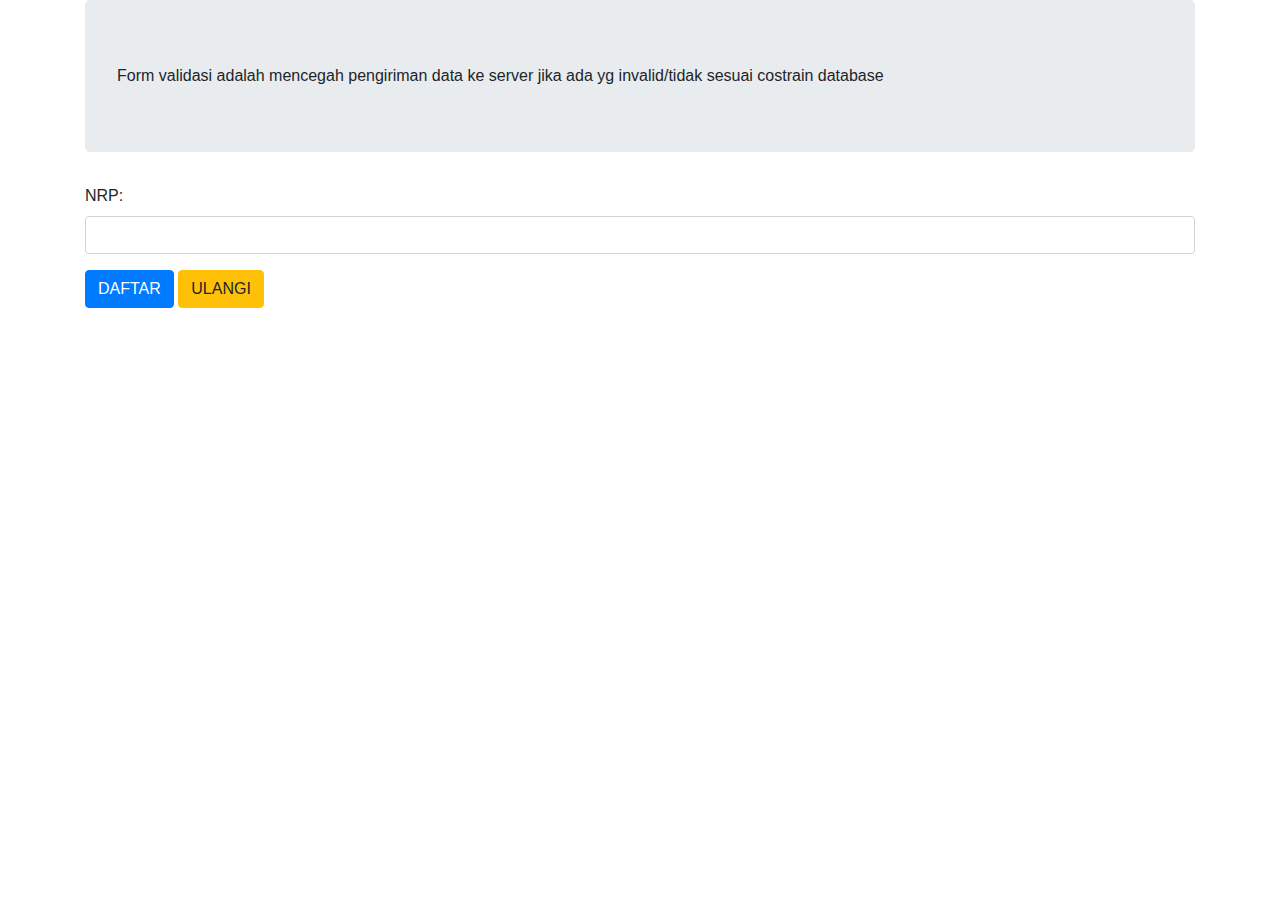
==== index.html @ 303b75a7 "Create index.html" ====
<html lang="en">

<head>
    <meta name="viewport" content="width=device-width, initial-scale=1">
    <link rel="stylesheet" href="https://cdn.jsdelivr.net/npm/bootstrap@4.6.2/dist/css/bootstrap.min.css">
    <script src="https://cdn.jsdelivr.net/npm/jquery@3.6.4/dist/jquery.slim.min.js"></script>
    <script src="https://cdn.jsdelivr.net/npm/popper.js@1.16.1/dist/umd/popper.min.js"></script>
    <script src="https://cdn.jsdelivr.net/npm/bootstrap@4.6.2/dist/js/bootstrap.bundle.min.js"></script>
    <title>Document</title>
    <script>
        function validateForm()
        {
            var nrp = document.getElementById("nrp");
            var msg = document.getElementById("msg");

            if(nrp.value == "") {
                nrp.focus();
                nrp.placeholder ="Contoh : 5026221164"
                alert("NRP harus diisi!!");
                return false;
            }

            if(nrp.value.length !=10)
            {
                nrp.focus();
                alert("NRP harus 10 digit, Anda memasukan" + nrp.value.length + " digit");
                return false;
            }

            if(isNaN(nrp.value) == true) {
                nrp.focus();
                msg.innerHTML = "NRP harus angka!!";
                return false;
            }
        }
    </script>
</head>
<body>
    <div class="container">
        <div class="jumbotron">Form validasi adalah mencegah pengiriman data ke server jika ada yg invalid/tidak sesuai costrain database</div>
        <script>
            function validate()
            {
                console.log("baris 17");
                return false;
                console.log("baris 19");
                return true;
                console.log("baris 21");
                return false;
            }
        </script>
        <form action="https://google.com" method="get" onsubmit="return validateForm();">
            <div class="form-group">
                <label for="nrp">NRP:</label>
                <input type="text" class="form-control" id="nrp"><div id="msg" class="text-danger"></div>
            </div>
            <input type="submit" value="DAFTAR" class="btn btn-primary">
            <input type="reset" value="ULANGI" class="btn btn-warning">
        </form>
    </div>
</body>
</html>
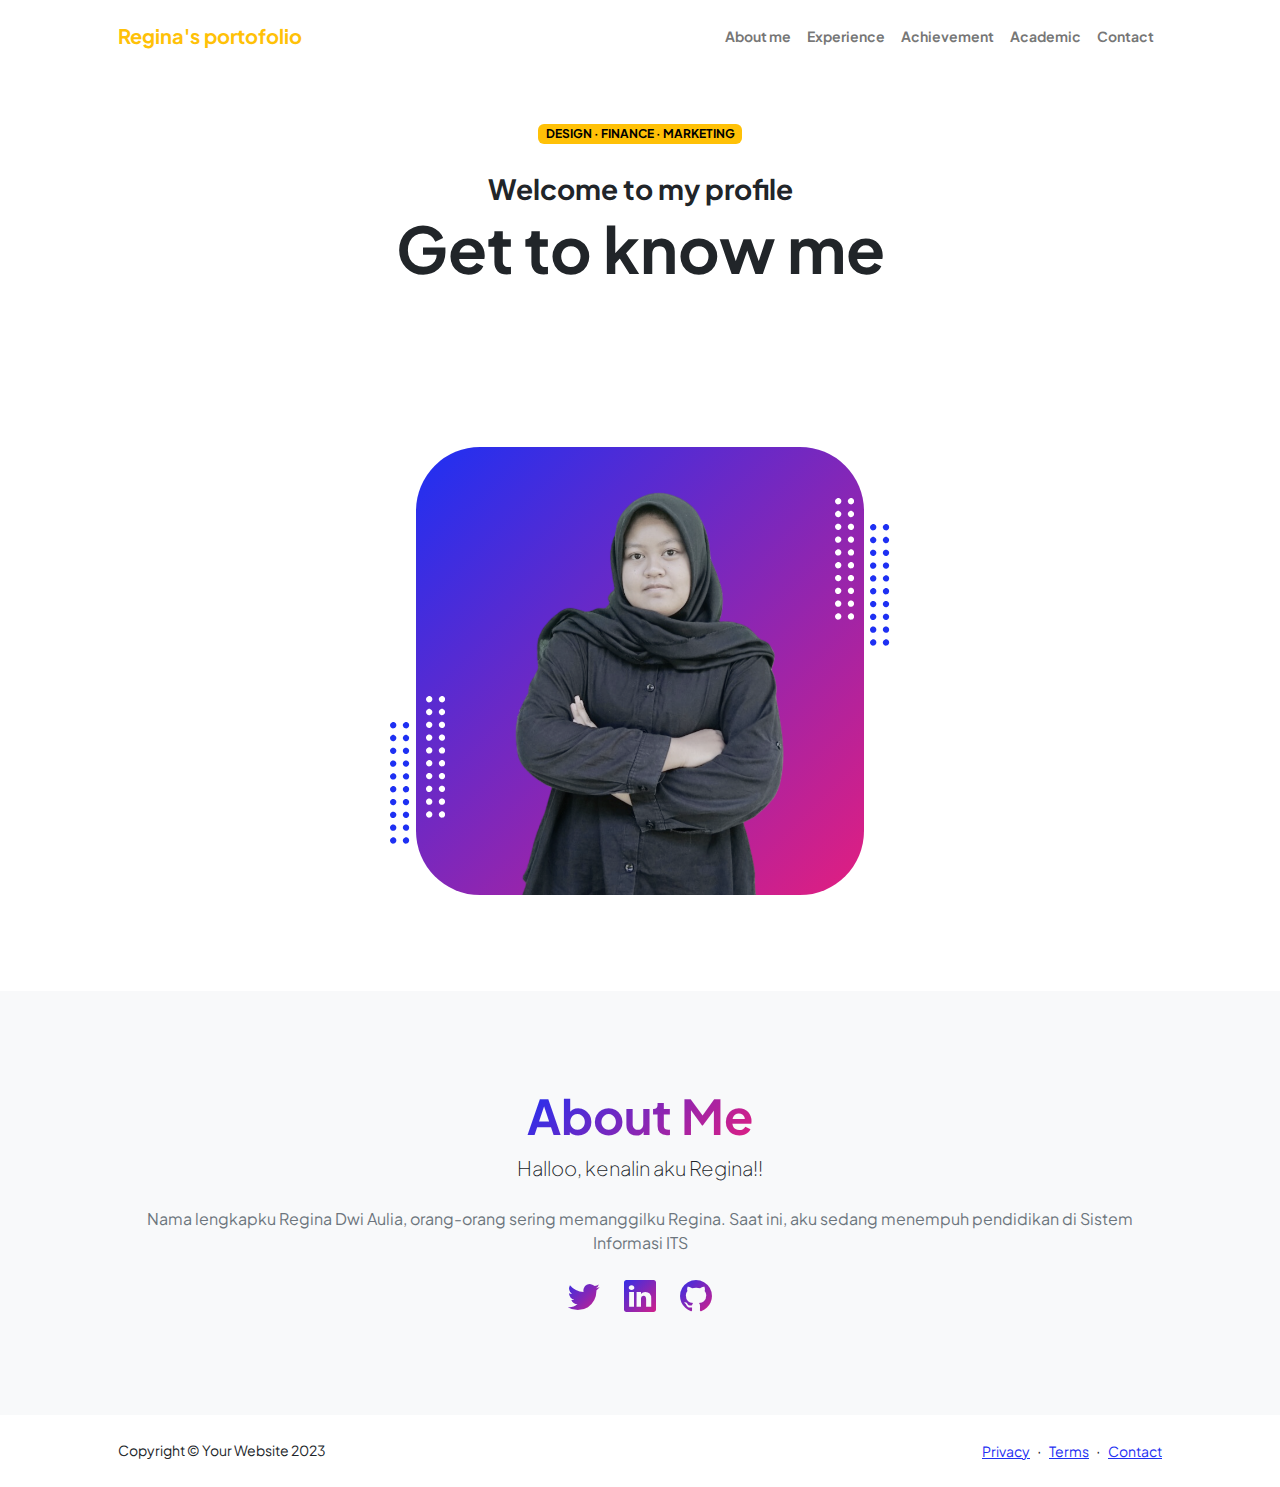
==== commit b5198140: "Add files via upload" ====
--- a/index.html
+++ b/index.html
@@ -1,62 +1,215 @@
+<!DOCTYPE html>
 <html lang="en">
-
-<head>
-    <meta name="viewport" content="width=device-width, initial-scale=1">
-    <link rel="stylesheet" href="https://cdn.jsdelivr.net/npm/bootstrap@4.6.2/dist/css/bootstrap.min.css">
-    <script src="https://cdn.jsdelivr.net/npm/jquery@3.6.4/dist/jquery.slim.min.js"></script>
-    <script src="https://cdn.jsdelivr.net/npm/popper.js@1.16.1/dist/umd/popper.min.js"></script>
-    <script src="https://cdn.jsdelivr.net/npm/bootstrap@4.6.2/dist/js/bootstrap.bundle.min.js"></script>
-    <title>Document</title>
-    <script>
-        function validateForm()
-        {
-            var nrp = document.getElementById("nrp");
-            var msg = document.getElementById("msg");
-
-            if(nrp.value == "") {
-                nrp.focus();
-                nrp.placeholder ="Contoh : 5026221164"
-                alert("NRP harus diisi!!");
-                return false;
-            }
-
-            if(nrp.value.length !=10)
-            {
-                nrp.focus();
-                alert("NRP harus 10 digit, Anda memasukan" + nrp.value.length + " digit");
-                return false;
-            }
-
-            if(isNaN(nrp.value) == true) {
-                nrp.focus();
-                msg.innerHTML = "NRP harus angka!!";
-                return false;
-            }
-        }
-    </script>
-</head>
-<body>
-    <div class="container">
-        <div class="jumbotron">Form validasi adalah mencegah pengiriman data ke server jika ada yg invalid/tidak sesuai costrain database</div>
-        <script>
-            function validate()
-            {
-                console.log("baris 17");
-                return false;
-                console.log("baris 19");
-                return true;
-                console.log("baris 21");
-                return false;
-            }
-        </script>
-        <form action="https://google.com" method="get" onsubmit="return validateForm();">
-            <div class="form-group">
-                <label for="nrp">NRP:</label>
-                <input type="text" class="form-control" id="nrp"><div id="msg" class="text-danger"></div>
+    <head>
+        <meta charset="utf-8" />
+        <meta name="viewport" content="width=device-width, initial-scale=1, shrink-to-fit=no" />
+        <meta name="description" content="" />
+        <meta name="author" content="" />
+        <title>Personal - Start Bootstrap Theme</title>
+        <!-- Favicon-->
+        <link rel="icon" type="image/x-icon" href="assets/favicon.ico" />
+        <!-- Custom Google font-->
+        <link rel="preconnect" href="https://fonts.googleapis.com" />
+        <link rel="preconnect" href="https://fonts.gstatic.com" crossorigin />
+        <link href="https://fonts.googleapis.com/css2?family=Plus+Jakarta+Sans:wght@100;200;300;400;500;600;700;800;900&amp;display=swap" rel="stylesheet" />
+        <!-- Bootstrap icons-->
+        <link href="https://cdn.jsdelivr.net/npm/bootstrap-icons@1.8.1/font/bootstrap-icons.css" rel="stylesheet" />
+        <!-- Core theme CSS (includes Bootstrap)-->
+        <link href="css/styles.css" rel="stylesheet" />
+    </head>
+    <body class="d-flex flex-column h-100">
+        <main class="flex-shrink-0">
+            <!-- Navigation-->
+            <nav class="navbar navbar-expand-lg navbar-light bg-white py-3">
+                <div class="container px-5">
+                    <a class="navbar-brand" href="index.html"><span class="fw-bolder text-warning">Regina's portofolio</span></a>
+                    <button class="navbar-toggler" type="button" data-bs-toggle="collapse" data-bs-target="#navbarSupportedContent" aria-controls="navbarSupportedContent" aria-expanded="false" aria-label="Toggle navigation"><span class="navbar-toggler-icon"></span></button>
+                    <div class="collapse navbar-collapse" id="navbarSupportedContent">
+                        <ul class="navbar-nav ms-auto mb-2 mb-lg-0 small fw-bolder">
+                            <li class="nav-item"><a class="nav-link" href="index.html">About me</a></li>
+                            <li class="nav-item"><a class="nav-link" href="resume.html">Experience</a></li>
+                            <li class="nav-item"><a class="nav-link" href="projects.html">Achievement</a></li>
+                            <li class="nav-item"><a class="nav-link" href="academic.html">Academic</a></li>
+                            <li class="nav-item"><a class="nav-link" href="contact.html">Contact</a></li>
+                        </ul>
+                    </div>
+                </div>
+            </nav>
+            <!-- Header-->
+            <header class="py-5">
+                <div class="container px-5 pb-5">
+                    <div class="row gx-5 align-items-center">
+                        <div class="col-xxl-5">
+                            <!-- Header text content-->
+                            <div class="text-center text-xxl-start">
+                                <div class="badge bg-gradient-warning-to-secondary text-bg-warning mb-4"><div class="text-uppercase">Design &middot; Finance &middot; Marketing</div></div>
+                                <div class="fs-3 fw-bold text">Welcome to my profile</div>
+                                <h1 class="display-3 fw-bolder mb-5"><span style="text-color:#e8e813;" class=" d-inline">Get to know me</span></h1>
+                            </div>
+                        </div>
+                        <div class="col-xxl-7">
+                            <!-- Header profile picture-->
+                            <div class="d-flex justify-content-center mt-5 mt-xxl-0">
+                                <div class="profile bg-gradient-primary-to-secondary">
+                                    <!-- TIP: For best results, use a photo with a transparent background like the demo example below-->
+                                    <!-- Watch a tutorial on how to do this on YouTube (link)-->
+                                    <img class="profile-img" src="assets/fotogina.png" alt="..." />
+                                    <div class="dots-1">
+                                        <!-- SVG Dots-->
+                                        <svg version="1.1" xmlns="http://www.w3.org/2000/svg" xmlns:xlink="http://www.w3.org/1999/xlink" x="0px" y="0px" viewBox="0 0 191.6 1215.4" style="enable-background: new 0 0 191.6 1215.4" xml:space="preserve">
+                                            <g transform="translate(0.000000,1280.000000) scale(0.100000,-0.100000)">
+                                                <path d="M227.7,12788.6c-105-35-200-141-222-248c-43-206,163-412,369-369c155,32,275,190,260,339c-11,105-90,213-190,262        C383.7,12801.6,289.7,12808.6,227.7,12788.6z"></path>
+                                                <path d="M1507.7,12788.6c-151-50-253-216-222-362c25-119,136-230,254-255c194-41,395,142,375,339c-11,105-90,213-190,262        C1663.7,12801.6,1569.7,12808.6,1507.7,12788.6z"></path>
+                                                <path d="M227.7,11508.6c-105-35-200-141-222-248c-43-206,163-412,369-369c155,32,275,190,260,339c-11,105-90,213-190,262        C383.7,11521.6,289.7,11528.6,227.7,11508.6z"></path>
+                                                <path d="M1507.7,11508.6c-151-50-253-216-222-362c25-119,136-230,254-255c194-41,395,142,375,339c-11,105-90,213-190,262        C1663.7,11521.6,1569.7,11528.6,1507.7,11508.6z"></path>
+                                                <path d="M227.7,10228.6c-105-35-200-141-222-248c-43-206,163-412,369-369c155,32,275,190,260,339c-11,105-90,213-190,262        C383.7,10241.6,289.7,10248.6,227.7,10228.6z"></path>
+                                                <path d="M1507.7,10228.6c-105-35-200-141-222-248c-43-206,163-412,369-369c155,32,275,190,260,339c-11,105-90,213-190,262        C1663.7,10241.6,1569.7,10248.6,1507.7,10228.6z"></path>
+                                                <path d="M227.7,8948.6c-105-35-200-141-222-248c-43-206,163-412,369-369c155,32,275,190,260,339c-11,105-90,213-190,262        C383.7,8961.6,289.7,8968.6,227.7,8948.6z"></path>
+                                                <path d="M1507.7,8948.6c-105-35-200-141-222-248c-43-206,163-412,369-369c155,32,275,190,260,339c-11,105-90,213-190,262        C1663.7,8961.6,1569.7,8968.6,1507.7,8948.6z"></path>
+                                                <path d="M227.7,7668.6c-105-35-200-141-222-248c-43-206,163-412,369-369c155,32,275,190,260,339c-11,105-90,213-190,262        C383.7,7681.6,289.7,7688.6,227.7,7668.6z"></path>
+                                                <path d="M1507.7,7668.6c-105-35-200-141-222-248c-43-206,163-412,369-369c155,32,275,190,260,339c-11,105-90,213-190,262        C1663.7,7681.6,1569.7,7688.6,1507.7,7668.6z"></path>
+                                                <path d="M227.7,6388.6c-105-35-200-141-222-248c-43-206,163-412,369-369c155,32,275,190,260,339c-11,105-90,213-190,262        C383.7,6401.6,289.7,6408.6,227.7,6388.6z"></path>
+                                                <path d="M1507.7,6388.6c-105-35-200-141-222-248c-43-206,163-412,369-369c155,32,275,190,260,339c-11,105-90,213-190,262        C1663.7,6401.6,1569.7,6408.6,1507.7,6388.6z"></path>
+                                                <path d="M227.7,5108.6c-105-35-200-141-222-248c-43-206,163-412,369-369c155,32,275,190,260,339c-11,105-90,213-190,262        C383.7,5121.6,289.7,5128.6,227.7,5108.6z"></path>
+                                                <path d="M1507.7,5108.6c-105-35-200-141-222-248c-43-206,163-412,369-369c155,32,275,190,260,339c-11,105-90,213-190,262        C1663.7,5121.6,1569.7,5128.6,1507.7,5108.6z"></path>
+                                                <path d="M227.7,3828.6c-105-35-200-141-222-248c-43-206,163-412,369-369c155,32,275,190,260,339c-11,105-90,213-190,262        C383.7,3841.6,289.7,3848.6,227.7,3828.6z"></path>
+                                                <path d="M1507.7,3828.6c-105-35-200-141-222-248c-43-206,163-412,369-369c155,32,275,190,260,339c-11,105-90,213-190,262        C1663.7,3841.6,1569.7,3848.6,1507.7,3828.6z"></path>
+                                                <path d="M227.7,2548.6c-105-35-200-141-222-248c-43-206,163-412,369-369c155,32,275,190,260,339c-11,105-90,213-190,262        C383.7,2561.6,289.7,2568.6,227.7,2548.6z"></path>
+                                                <path d="M1507.7,2548.6c-105-35-200-141-222-248c-43-206,163-412,369-369c155,32,275,190,260,339c-11,105-90,213-190,262        C1663.7,2561.6,1569.7,2568.6,1507.7,2548.6z"></path>
+                                                <path d="M227.7,1268.6c-105-35-200-141-222-248c-43-206,163-412,369-369c155,32,275,190,260,339c-11,105-90,213-190,262        C383.7,1281.6,289.7,1288.6,227.7,1268.6z"></path>
+                                                <path d="M1507.7,1268.6c-105-35-200-141-222-248c-43-206,163-412,369-369c155,32,275,190,260,339c-11,105-90,213-190,262        C1663.7,1281.6,1569.7,1288.6,1507.7,1268.6z"></path>
+                                            </g>
+                                        </svg>
+                                        <!-- END of SVG dots-->
+                                    </div>
+                                    <div class="dots-2">
+                                        <!-- SVG Dots-->
+                                        <svg version="1.1" xmlns="http://www.w3.org/2000/svg" xmlns:xlink="http://www.w3.org/1999/xlink" x="0px" y="0px" viewBox="0 0 191.6 1215.4" style="enable-background: new 0 0 191.6 1215.4" xml:space="preserve">
+                                            <g transform="translate(0.000000,1280.000000) scale(0.100000,-0.100000)">
+                                                <path d="M227.7,12788.6c-105-35-200-141-222-248c-43-206,163-412,369-369c155,32,275,190,260,339c-11,105-90,213-190,262        C383.7,12801.6,289.7,12808.6,227.7,12788.6z"></path>
+                                                <path d="M1507.7,12788.6c-151-50-253-216-222-362c25-119,136-230,254-255c194-41,395,142,375,339c-11,105-90,213-190,262        C1663.7,12801.6,1569.7,12808.6,1507.7,12788.6z"></path>
+                                                <path d="M227.7,11508.6c-105-35-200-141-222-248c-43-206,163-412,369-369c155,32,275,190,260,339c-11,105-90,213-190,262        C383.7,11521.6,289.7,11528.6,227.7,11508.6z"></path>
+                                                <path d="M1507.7,11508.6c-151-50-253-216-222-362c25-119,136-230,254-255c194-41,395,142,375,339c-11,105-90,213-190,262        C1663.7,11521.6,1569.7,11528.6,1507.7,11508.6z"></path>
+                                                <path d="M227.7,10228.6c-105-35-200-141-222-248c-43-206,163-412,369-369c155,32,275,190,260,339c-11,105-90,213-190,262        C383.7,10241.6,289.7,10248.6,227.7,10228.6z"></path>
+                                                <path d="M1507.7,10228.6c-105-35-200-141-222-248c-43-206,163-412,369-369c155,32,275,190,260,339c-11,105-90,213-190,262        C1663.7,10241.6,1569.7,10248.6,1507.7,10228.6z"></path>
+                                                <path d="M227.7,8948.6c-105-35-200-141-222-248c-43-206,163-412,369-369c155,32,275,190,260,339c-11,105-90,213-190,262        C383.7,8961.6,289.7,8968.6,227.7,8948.6z"></path>
+                                                <path d="M1507.7,8948.6c-105-35-200-141-222-248c-43-206,163-412,369-369c155,32,275,190,260,339c-11,105-90,213-190,262        C1663.7,8961.6,1569.7,8968.6,1507.7,8948.6z"></path>
+                                                <path d="M227.7,7668.6c-105-35-200-141-222-248c-43-206,163-412,369-369c155,32,275,190,260,339c-11,105-90,213-190,262        C383.7,7681.6,289.7,7688.6,227.7,7668.6z"></path>
+                                                <path d="M1507.7,7668.6c-105-35-200-141-222-248c-43-206,163-412,369-369c155,32,275,190,260,339c-11,105-90,213-190,262        C1663.7,7681.6,1569.7,7688.6,1507.7,7668.6z"></path>
+                                                <path d="M227.7,6388.6c-105-35-200-141-222-248c-43-206,163-412,369-369c155,32,275,190,260,339c-11,105-90,213-190,262        C383.7,6401.6,289.7,6408.6,227.7,6388.6z"></path>
+                                                <path d="M1507.7,6388.6c-105-35-200-141-222-248c-43-206,163-412,369-369c155,32,275,190,260,339c-11,105-90,213-190,262        C1663.7,6401.6,1569.7,6408.6,1507.7,6388.6z"></path>
+                                                <path d="M227.7,5108.6c-105-35-200-141-222-248c-43-206,163-412,369-369c155,32,275,190,260,339c-11,105-90,213-190,262        C383.7,5121.6,289.7,5128.6,227.7,5108.6z"></path>
+                                                <path d="M1507.7,5108.6c-105-35-200-141-222-248c-43-206,163-412,369-369c155,32,275,190,260,339c-11,105-90,213-190,262        C1663.7,5121.6,1569.7,5128.6,1507.7,5108.6z"></path>
+                                                <path d="M227.7,3828.6c-105-35-200-141-222-248c-43-206,163-412,369-369c155,32,275,190,260,339c-11,105-90,213-190,262        C383.7,3841.6,289.7,3848.6,227.7,3828.6z"></path>
+                                                <path d="M1507.7,3828.6c-105-35-200-141-222-248c-43-206,163-412,369-369c155,32,275,190,260,339c-11,105-90,213-190,262        C1663.7,3841.6,1569.7,3848.6,1507.7,3828.6z"></path>
+                                                <path d="M227.7,2548.6c-105-35-200-141-222-248c-43-206,163-412,369-369c155,32,275,190,260,339c-11,105-90,213-190,262        C383.7,2561.6,289.7,2568.6,227.7,2548.6z"></path>
+                                                <path d="M1507.7,2548.6c-105-35-200-141-222-248c-43-206,163-412,369-369c155,32,275,190,260,339c-11,105-90,213-190,262        C1663.7,2561.6,1569.7,2568.6,1507.7,2548.6z"></path>
+                                                <path d="M227.7,1268.6c-105-35-200-141-222-248c-43-206,163-412,369-369c155,32,275,190,260,339c-11,105-90,213-190,262        C383.7,1281.6,289.7,1288.6,227.7,1268.6z"></path>
+                                                <path d="M1507.7,1268.6c-105-35-200-141-222-248c-43-206,163-412,369-369c155,32,275,190,260,339c-11,105-90,213-190,262        C1663.7,1281.6,1569.7,1288.6,1507.7,1268.6z"></path>
+                                            </g>
+                                        </svg>
+                                        <!-- END of SVG dots-->
+                                    </div>
+                                    <div class="dots-3">
+                                        <!-- SVG Dots-->
+                                        <svg version="1.1" xmlns="http://www.w3.org/2000/svg" xmlns:xlink="http://www.w3.org/1999/xlink" x="0px" y="0px" viewBox="0 0 191.6 1215.4" style="enable-background: new 0 0 191.6 1215.4" xml:space="preserve">
+                                            <g transform="translate(0.000000,1280.000000) scale(0.100000,-0.100000)">
+                                                <path d="M227.7,12788.6c-105-35-200-141-222-248c-43-206,163-412,369-369c155,32,275,190,260,339c-11,105-90,213-190,262        C383.7,12801.6,289.7,12808.6,227.7,12788.6z"></path>
+                                                <path d="M1507.7,12788.6c-151-50-253-216-222-362c25-119,136-230,254-255c194-41,395,142,375,339c-11,105-90,213-190,262        C1663.7,12801.6,1569.7,12808.6,1507.7,12788.6z"></path>
+                                                <path d="M227.7,11508.6c-105-35-200-141-222-248c-43-206,163-412,369-369c155,32,275,190,260,339c-11,105-90,213-190,262        C383.7,11521.6,289.7,11528.6,227.7,11508.6z"></path>
+                                                <path d="M1507.7,11508.6c-151-50-253-216-222-362c25-119,136-230,254-255c194-41,395,142,375,339c-11,105-90,213-190,262        C1663.7,11521.6,1569.7,11528.6,1507.7,11508.6z"></path>
+                                                <path d="M227.7,10228.6c-105-35-200-141-222-248c-43-206,163-412,369-369c155,32,275,190,260,339c-11,105-90,213-190,262        C383.7,10241.6,289.7,10248.6,227.7,10228.6z"></path>
+                                                <path d="M1507.7,10228.6c-105-35-200-141-222-248c-43-206,163-412,369-369c155,32,275,190,260,339c-11,105-90,213-190,262        C1663.7,10241.6,1569.7,10248.6,1507.7,10228.6z"></path>
+                                                <path d="M227.7,8948.6c-105-35-200-141-222-248c-43-206,163-412,369-369c155,32,275,190,260,339c-11,105-90,213-190,262        C383.7,8961.6,289.7,8968.6,227.7,8948.6z"></path>
+                                                <path d="M1507.7,8948.6c-105-35-200-141-222-248c-43-206,163-412,369-369c155,32,275,190,260,339c-11,105-90,213-190,262        C1663.7,8961.6,1569.7,8968.6,1507.7,8948.6z"></path>
+                                                <path d="M227.7,7668.6c-105-35-200-141-222-248c-43-206,163-412,369-369c155,32,275,190,260,339c-11,105-90,213-190,262        C383.7,7681.6,289.7,7688.6,227.7,7668.6z"></path>
+                                                <path d="M1507.7,7668.6c-105-35-200-141-222-248c-43-206,163-412,369-369c155,32,275,190,260,339c-11,105-90,213-190,262        C1663.7,7681.6,1569.7,7688.6,1507.7,7668.6z"></path>
+                                                <path d="M227.7,6388.6c-105-35-200-141-222-248c-43-206,163-412,369-369c155,32,275,190,260,339c-11,105-90,213-190,262        C383.7,6401.6,289.7,6408.6,227.7,6388.6z"></path>
+                                                <path d="M1507.7,6388.6c-105-35-200-141-222-248c-43-206,163-412,369-369c155,32,275,190,260,339c-11,105-90,213-190,262        C1663.7,6401.6,1569.7,6408.6,1507.7,6388.6z"></path>
+                                                <path d="M227.7,5108.6c-105-35-200-141-222-248c-43-206,163-412,369-369c155,32,275,190,260,339c-11,105-90,213-190,262        C383.7,5121.6,289.7,5128.6,227.7,5108.6z"></path>
+                                                <path d="M1507.7,5108.6c-105-35-200-141-222-248c-43-206,163-412,369-369c155,32,275,190,260,339c-11,105-90,213-190,262        C1663.7,5121.6,1569.7,5128.6,1507.7,5108.6z"></path>
+                                                <path d="M227.7,3828.6c-105-35-200-141-222-248c-43-206,163-412,369-369c155,32,275,190,260,339c-11,105-90,213-190,262        C383.7,3841.6,289.7,3848.6,227.7,3828.6z"></path>
+                                                <path d="M1507.7,3828.6c-105-35-200-141-222-248c-43-206,163-412,369-369c155,32,275,190,260,339c-11,105-90,213-190,262        C1663.7,3841.6,1569.7,3848.6,1507.7,3828.6z"></path>
+                                                <path d="M227.7,2548.6c-105-35-200-141-222-248c-43-206,163-412,369-369c155,32,275,190,260,339c-11,105-90,213-190,262        C383.7,2561.6,289.7,2568.6,227.7,2548.6z"></path>
+                                                <path d="M1507.7,2548.6c-105-35-200-141-222-248c-43-206,163-412,369-369c155,32,275,190,260,339c-11,105-90,213-190,262        C1663.7,2561.6,1569.7,2568.6,1507.7,2548.6z"></path>
+                                                <path d="M227.7,1268.6c-105-35-200-141-222-248c-43-206,163-412,369-369c155,32,275,190,260,339c-11,105-90,213-190,262        C383.7,1281.6,289.7,1288.6,227.7,1268.6z"></path>
+                                                <path d="M1507.7,1268.6c-105-35-200-141-222-248c-43-206,163-412,369-369c155,32,275,190,260,339c-11,105-90,213-190,262        C1663.7,1281.6,1569.7,1288.6,1507.7,1268.6z"></path>
+                                            </g>
+                                        </svg>
+                                        <!-- END of SVG dots-->
+                                    </div>
+                                    <div class="dots-4">
+                                        <!-- SVG Dots-->
+                                        <svg version="1.1" xmlns="http://www.w3.org/2000/svg" xmlns:xlink="http://www.w3.org/1999/xlink" x="0px" y="0px" viewBox="0 0 191.6 1215.4" style="enable-background: new 0 0 191.6 1215.4" xml:space="preserve">
+                                            <g transform="translate(0.000000,1280.000000) scale(0.100000,-0.100000)">
+                                                <path d="M227.7,12788.6c-105-35-200-141-222-248c-43-206,163-412,369-369c155,32,275,190,260,339c-11,105-90,213-190,262        C383.7,12801.6,289.7,12808.6,227.7,12788.6z"></path>
+                                                <path d="M1507.7,12788.6c-151-50-253-216-222-362c25-119,136-230,254-255c194-41,395,142,375,339c-11,105-90,213-190,262        C1663.7,12801.6,1569.7,12808.6,1507.7,12788.6z"></path>
+                                                <path d="M227.7,11508.6c-105-35-200-141-222-248c-43-206,163-412,369-369c155,32,275,190,260,339c-11,105-90,213-190,262        C383.7,11521.6,289.7,11528.6,227.7,11508.6z"></path>
+                                                <path d="M1507.7,11508.6c-151-50-253-216-222-362c25-119,136-230,254-255c194-41,395,142,375,339c-11,105-90,213-190,262        C1663.7,11521.6,1569.7,11528.6,1507.7,11508.6z"></path>
+                                                <path d="M227.7,10228.6c-105-35-200-141-222-248c-43-206,163-412,369-369c155,32,275,190,260,339c-11,105-90,213-190,262        C383.7,10241.6,289.7,10248.6,227.7,10228.6z"></path>
+                                                <path d="M1507.7,10228.6c-105-35-200-141-222-248c-43-206,163-412,369-369c155,32,275,190,260,339c-11,105-90,213-190,262        C1663.7,10241.6,1569.7,10248.6,1507.7,10228.6z"></path>
+                                                <path d="M227.7,8948.6c-105-35-200-141-222-248c-43-206,163-412,369-369c155,32,275,190,260,339c-11,105-90,213-190,262        C383.7,8961.6,289.7,8968.6,227.7,8948.6z"></path>
+                                                <path d="M1507.7,8948.6c-105-35-200-141-222-248c-43-206,163-412,369-369c155,32,275,190,260,339c-11,105-90,213-190,262        C1663.7,8961.6,1569.7,8968.6,1507.7,8948.6z"></path>
+                                                <path d="M227.7,7668.6c-105-35-200-141-222-248c-43-206,163-412,369-369c155,32,275,190,260,339c-11,105-90,213-190,262        C383.7,7681.6,289.7,7688.6,227.7,7668.6z"></path>
+                                                <path d="M1507.7,7668.6c-105-35-200-141-222-248c-43-206,163-412,369-369c155,32,275,190,260,339c-11,105-90,213-190,262        C1663.7,7681.6,1569.7,7688.6,1507.7,7668.6z"></path>
+                                                <path d="M227.7,6388.6c-105-35-200-141-222-248c-43-206,163-412,369-369c155,32,275,190,260,339c-11,105-90,213-190,262        C383.7,6401.6,289.7,6408.6,227.7,6388.6z"></path>
+                                                <path d="M1507.7,6388.6c-105-35-200-141-222-248c-43-206,163-412,369-369c155,32,275,190,260,339c-11,105-90,213-190,262        C1663.7,6401.6,1569.7,6408.6,1507.7,6388.6z"></path>
+                                                <path d="M227.7,5108.6c-105-35-200-141-222-248c-43-206,163-412,369-369c155,32,275,190,260,339c-11,105-90,213-190,262        C383.7,5121.6,289.7,5128.6,227.7,5108.6z"></path>
+                                                <path d="M1507.7,5108.6c-105-35-200-141-222-248c-43-206,163-412,369-369c155,32,275,190,260,339c-11,105-90,213-190,262        C1663.7,5121.6,1569.7,5128.6,1507.7,5108.6z"></path>
+                                                <path d="M227.7,3828.6c-105-35-200-141-222-248c-43-206,163-412,369-369c155,32,275,190,260,339c-11,105-90,213-190,262        C383.7,3841.6,289.7,3848.6,227.7,3828.6z"></path>
+                                                <path d="M1507.7,3828.6c-105-35-200-141-222-248c-43-206,163-412,369-369c155,32,275,190,260,339c-11,105-90,213-190,262        C1663.7,3841.6,1569.7,3848.6,1507.7,3828.6z"></path>
+                                                <path d="M227.7,2548.6c-105-35-200-141-222-248c-43-206,163-412,369-369c155,32,275,190,260,339c-11,105-90,213-190,262        C383.7,2561.6,289.7,2568.6,227.7,2548.6z"></path>
+                                                <path d="M1507.7,2548.6c-105-35-200-141-222-248c-43-206,163-412,369-369c155,32,275,190,260,339c-11,105-90,213-190,262        C1663.7,2561.6,1569.7,2568.6,1507.7,2548.6z"></path>
+                                                <path d="M227.7,1268.6c-105-35-200-141-222-248c-43-206,163-412,369-369c155,32,275,190,260,339c-11,105-90,213-190,262        C383.7,1281.6,289.7,1288.6,227.7,1268.6z"></path>
+                                                <path d="M1507.7,1268.6c-105-35-200-141-222-248c-43-206,163-412,369-369c155,32,275,190,260,339c-11,105-90,213-190,262        C1663.7,1281.6,1569.7,1288.6,1507.7,1268.6z"></path>
+                                            </g>
+                                        </svg>
+                                        <!-- END of SVG dots-->
+                                    </div>
+                                </div>
+                            </div>
+                        </div>
+                    </div>
+                </div>
+            </header>
+            <!-- About Section-->
+            <section class="bg-light py-5">
+                <div class="container px-5">
+                    <div class="row gx-5 justify-content-center">
+                        <div class="col-xxl-8">
+                            <div class="text-center my-5">
+                                <h2 class="display-5 fw-bolder"><span class="text-gradient d-inline">About Me</span></h2>
+                                <p class="lead fw-light mb-4">Halloo, kenalin aku Regina!!</p>
+                                <p class="text-muted">Nama lengkapku Regina Dwi Aulia, orang-orang sering memanggilku Regina. Saat ini, aku sedang menempuh pendidikan di Sistem Informasi ITS </p>
+                                <div class="d-flex justify-content-center fs-2 gap-4">
+                                    <a class="text-gradient" href="#!"><i class="bi bi-twitter"></i></a>
+                                    <a class="text-gradient" href="https://www.linkedin.com/in/regina-dwi-aulia-5a02b2256/" target="_blank"><i class="bi bi-linkedin"></i></a>
+                                    <a class="text-gradient" href="#!"><i class="bi bi-github"></i></a>
+                                </div>
+                            </div>
+                        </div>
+                    </div>
+                </div>
+            </section>
+        </main>
+        <!-- Footer-->
+        <footer class="bg-white py-4 mt-auto">
+            <div class="container px-5">
+                <div class="row align-items-center justify-content-between flex-column flex-sm-row">
+                    <div class="col-auto"><div class="small m-0">Copyright &copy; Your Website 2023</div></div>
+                    <div class="col-auto">
+                        <a class="small" href="#!">Privacy</a>
+                        <span class="mx-1">&middot;</span>
+                        <a class="small" href="#!">Terms</a>
+                        <span class="mx-1">&middot;</span>
+                        <a class="small" href="#!">Contact</a>
+                    </div>
+                </div>
             </div>
-            <input type="submit" value="DAFTAR" class="btn btn-primary">
-            <input type="reset" value="ULANGI" class="btn btn-warning">
-        </form>
-    </div>
-</body>
+        </footer>
+        <!-- Bootstrap core JS-->
+        <script src="https://cdn.jsdelivr.net/npm/bootstrap@5.2.3/dist/js/bootstrap.bundle.min.js"></script>
+        <!-- Core theme JS-->
+        <script src="js/scripts.js"></script>
+    </body>
 </html>
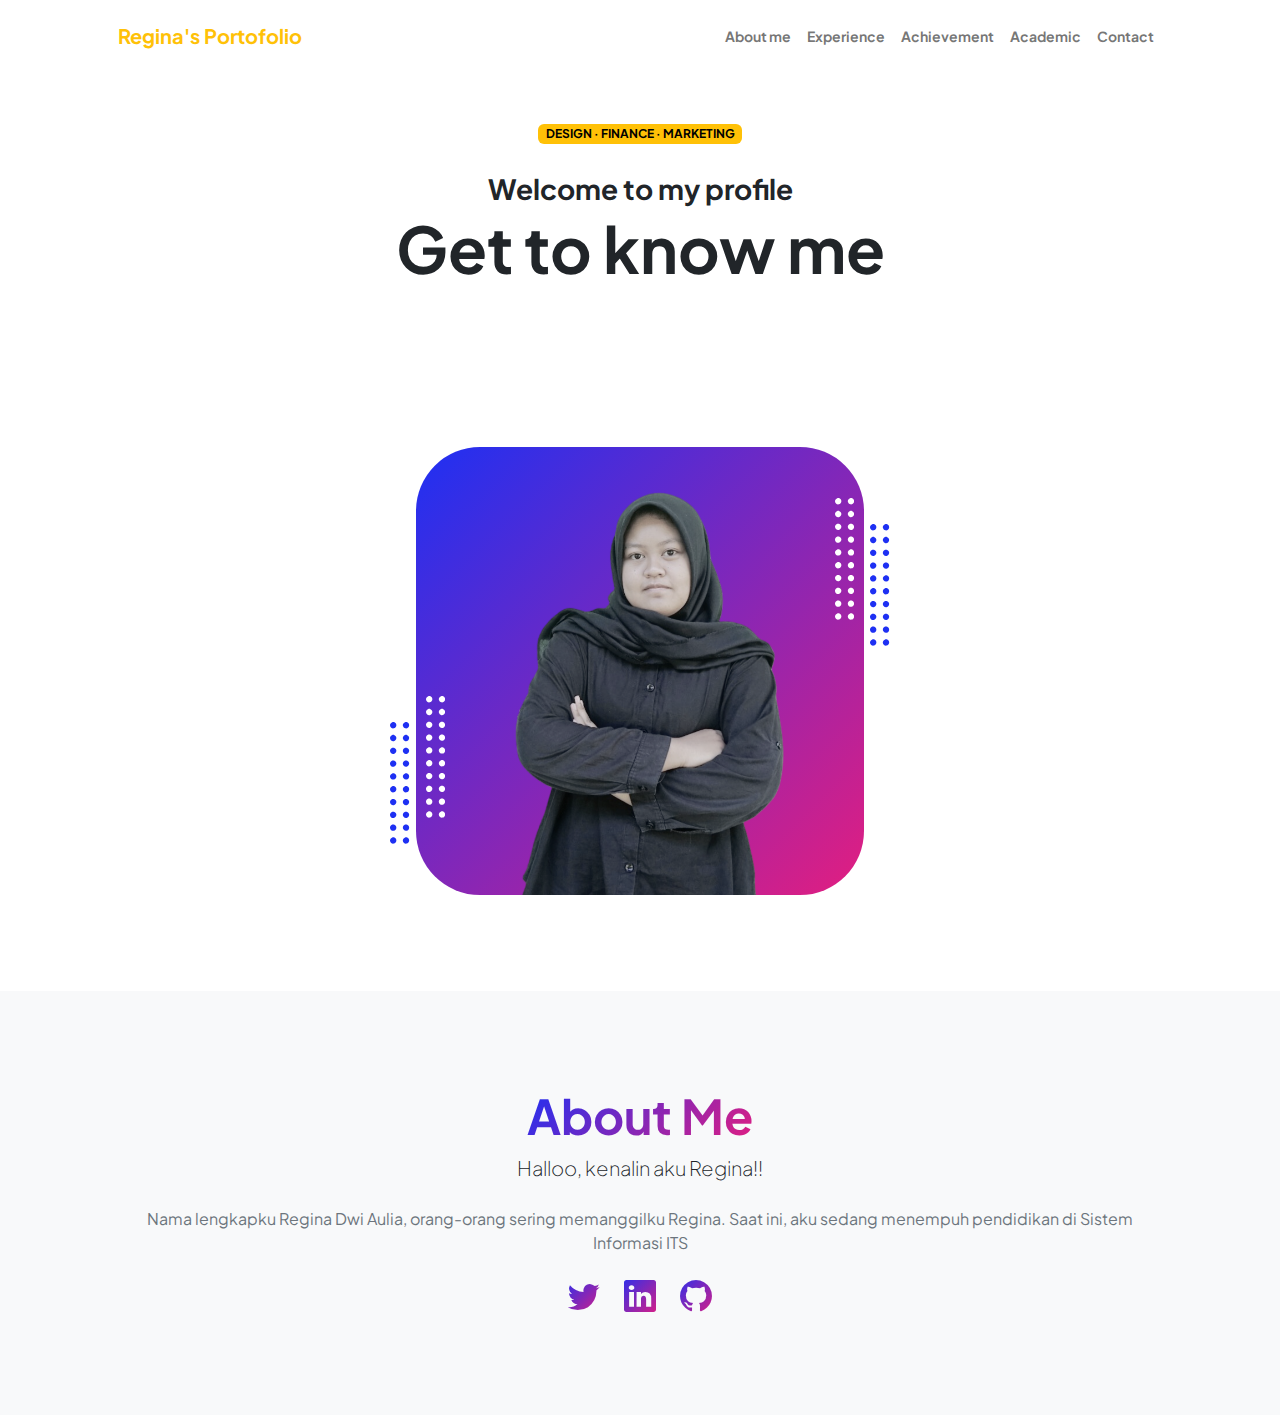
==== commit 19734f0b: "Update index.html" ====
--- a/index.html
+++ b/index.html
@@ -22,7 +22,7 @@
             <!-- Navigation-->
             <nav class="navbar navbar-expand-lg navbar-light bg-white py-3">
                 <div class="container px-5">
-                    <a class="navbar-brand" href="index.html"><span class="fw-bolder text-warning">Regina's portofolio</span></a>
+                    <a class="navbar-brand" href="index.html"><span class="fw-bolder text-warning">Regina's Portofolio</span></a>
                     <button class="navbar-toggler" type="button" data-bs-toggle="collapse" data-bs-target="#navbarSupportedContent" aria-controls="navbarSupportedContent" aria-expanded="false" aria-label="Toggle navigation"><span class="navbar-toggler-icon"></span></button>
                     <div class="collapse navbar-collapse" id="navbarSupportedContent">
                         <ul class="navbar-nav ms-auto mb-2 mb-lg-0 small fw-bolder">
@@ -44,7 +44,7 @@
                             <div class="text-center text-xxl-start">
                                 <div class="badge bg-gradient-warning-to-secondary text-bg-warning mb-4"><div class="text-uppercase">Design &middot; Finance &middot; Marketing</div></div>
                                 <div class="fs-3 fw-bold text">Welcome to my profile</div>
-                                <h1 class="display-3 fw-bolder mb-5"><span style="text-color:#e8e813;" class=" d-inline">Get to know me</span></h1>
+                                <h1 class="display-3 fw-bolder mb-5"><span style="back;" class=" d-inline">Get to know me</span></h1>
                             </div>
                         </div>
                         <div class="col-xxl-7">
@@ -193,20 +193,7 @@
             </section>
         </main>
         <!-- Footer-->
-        <footer class="bg-white py-4 mt-auto">
-            <div class="container px-5">
-                <div class="row align-items-center justify-content-between flex-column flex-sm-row">
-                    <div class="col-auto"><div class="small m-0">Copyright &copy; Your Website 2023</div></div>
-                    <div class="col-auto">
-                        <a class="small" href="#!">Privacy</a>
-                        <span class="mx-1">&middot;</span>
-                        <a class="small" href="#!">Terms</a>
-                        <span class="mx-1">&middot;</span>
-                        <a class="small" href="#!">Contact</a>
-                    </div>
-                </div>
-            </div>
-        </footer>
+
         <!-- Bootstrap core JS-->
         <script src="https://cdn.jsdelivr.net/npm/bootstrap@5.2.3/dist/js/bootstrap.bundle.min.js"></script>
         <!-- Core theme JS-->
